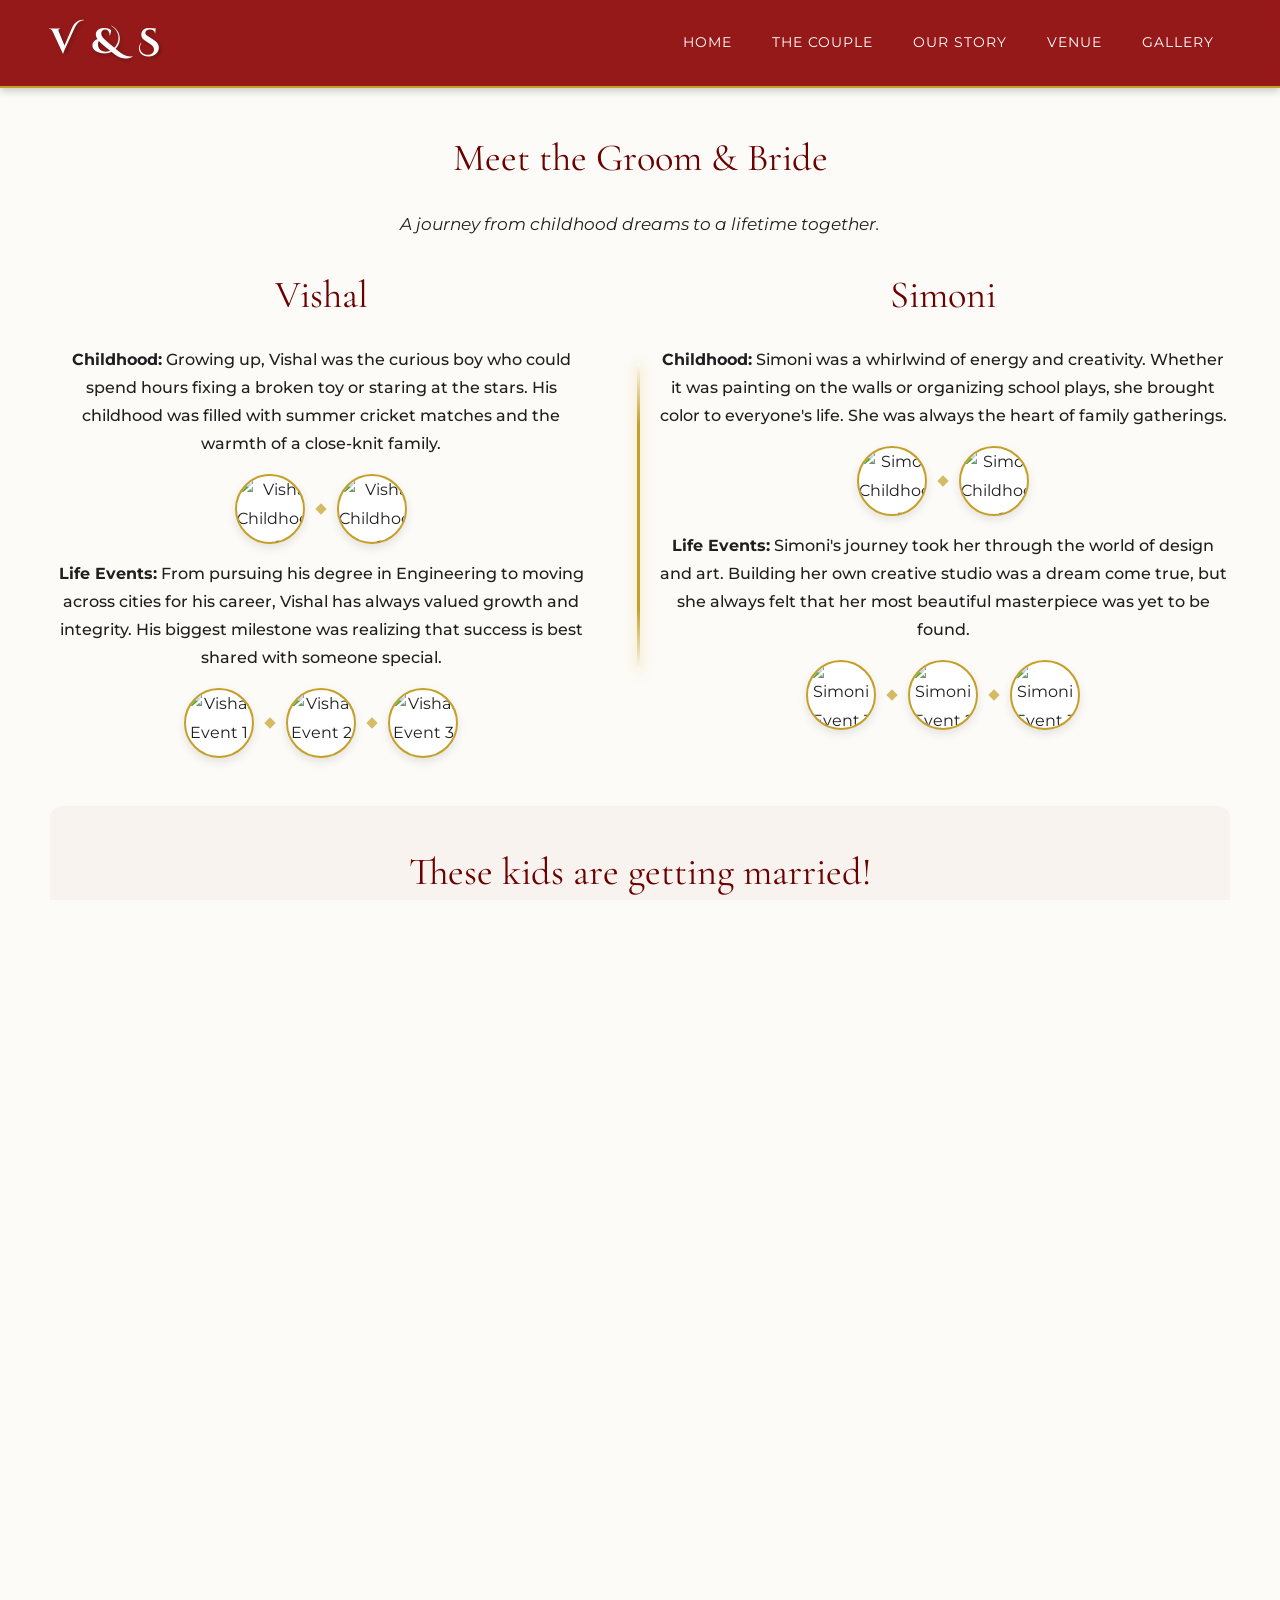
==== couple.html @ 727afe15 "Update couple.html" ====
<!DOCTYPE html>
<html lang="en">
<head>
  <meta charset="UTF-8" />
  <meta name="viewport" content="width=device-width, initial-scale=1.0" />
  <title>Our Wedding - The Couple</title>
  <link rel="preconnect" href="https://fonts.googleapis.com" />
  <link rel="preconnect" href="https://fonts.gstatic.com" crossorigin />
  <link href="https://fonts.googleapis.com/css2?family=Cormorant+Garamond:ital,wght@0,300;0,400;0,600;1,400&family=Montserrat:wght@300;400;500&family=Cinzel+Decorative:wght@400;700&display=swap" rel="stylesheet" />
  <link rel="stylesheet" href="style.css" />
</head>
<body>
  <header class="topbar">
    <nav class="container nav-grid">
      <a class="brand" href="index.html">V &amp; S</a>
      <div class="nav-links">
        <a href="index.html">Home</a>
        <a href="couple.html">The Couple</a>
        <div class="dropdown">
          <a href="event.html">Our Story</a>
          <div class="dropdown-content">
            <a href="roka.html">Roka</a>
            <a href="engagement.html">Engagement</a>
            <a href="sangeet.html">Sangeet</a>
            <a href="haldi.html">Haldi</a>
            <a href="wedding.html">Wedding</a>
            <a href="reception.html">Reception</a>
          </div>
        </div>
        <a href="venue.html">Venue</a>
        <a href="gallery.html">Gallery</a>
      </div>
    </nav>
  </header>

  <main class="container">
    <section class="section-block couple-intro">
      <h2>Meet the Groom &amp; Bride</h2>
      <p style="font-style: italic;">A journey from childhood dreams to a lifetime together.</p>
    </section>

    <div class="info-grid">
      <article>
        <h3>Vishal</h3>
        <p><strong>Childhood:</strong> Growing up, Vishal was the curious boy who could spend hours fixing a broken toy or staring at the stars. His childhood was filled with summer cricket matches and the warmth of a close-knit family.</p>
        <div class="story-gallery">
          <div class="story-frame"><img src="images/v-child-1.jpg" alt="Vishal Childhood 1"></div>
          <div class="diamond-divider"></div>
          <div class="story-frame"><img src="images/v-child-2.jpg" alt="Vishal Childhood 2"></div>
        </div>
        <p style="margin-top: 1rem;"><strong>Life Events:</strong> From pursuing his degree in Engineering to moving across cities for his career, Vishal has always valued growth and integrity. His biggest milestone was realizing that success is best shared with someone special.</p>
        <div class="story-gallery">
          <div class="story-frame"><img src="images/v-life-1.jpg" alt="Vishal Event 1"></div>
          <div class="diamond-divider"></div>
          <div class="story-frame"><img src="images/v-life-2.jpg" alt="Vishal Event 2"></div>
          <div class="diamond-divider"></div>
          <div class="story-frame"><img src="images/v-life-3.jpg" alt="Vishal Event 3"></div>
        </div>
      </article>
      <article>
        <h3>Simoni</h3>
        <p><strong>Childhood:</strong> Simoni was a whirlwind of energy and creativity. Whether it was painting on the walls or organizing school plays, she brought color to everyone's life. She was always the heart of family gatherings.</p>
        <div class="story-gallery">
          <div class="story-frame"><img src="images/s-child-1.jpg" alt="Simoni Childhood 1"></div>
          <div class="diamond-divider"></div>
          <div class="story-frame"><img src="images/s-child-2.jpg" alt="Simoni Childhood 2"></div>
        </div>
        <p style="margin-top: 1rem;"><strong>Life Events:</strong> Simoni's journey took her through the world of design and art. Building her own creative studio was a dream come true, but she always felt that her most beautiful masterpiece was yet to be found.</p>
        <div class="story-gallery">
          <div class="story-frame"><img src="images/s-life-1.jpg" alt="Simoni Event 1"></div>
          <div class="diamond-divider"></div>
          <div class="story-frame"><img src="images/s-life-2.jpg" alt="Simoni Event 2"></div>
          <div class="diamond-divider"></div>
          <div class="story-frame"><img src="images/s-life-3.jpg" alt="Simoni Event 3"></div>
        </div>
      </article>
    </div>

    <section class="section-block childhood-section">
      <h3 style="text-align: center;">These kids are getting married!</h3>
      <div class="childhood-gallery">
        <div class="kid-frame">
          <img src="images/groom.jpg" alt="Little Vishal">
          <span>Little Vishal</span>
        </div>
        <div class="heart-divider">
          <svg viewBox="0 0 32 32" fill="var(--maroon)">
            <path d="M16 28.5L14.1 26.7C7.33 20.58 3 16.5 3 11.5C3 7.36 6.36 4 10.5 4C12.84 4 15.09 5.09 16.6 6.81C18.11 5.09 20.36 4 22.7 4C26.84 4 30 7.36 30 11.5C30 16.5 25.67 20.58 18.9 26.71L17 28.5H16Z"/>
          </svg>
        </div>
        <div class="kid-frame">
          <img src="images/bride.jpg" alt="Little Simoni">
          <span>Little Simoni</span>
        </div>
      </div>
    </section>

    <section class="event-nav-buttons">
      <h3>Explore Our Journey</h3>
      <div class="event-grid">
        <a href="event.html" class="button-89">Our Full Story</a>
        <a href="gallery.html" class="button-89">Photo Gallery</a>
      </div>
    </section>
  </main>

  <footer class="site-footer">
    <div class="container footer-compact-row">
      <div class="countdown" aria-live="polite">
        <div><span id="days">0</span><small>Days</small></div>
        <div><span id="hours">0</span><small>Hours</small></div>
        <div><span id="minutes">0</span><small>Minutes</small></div>
        <div><span id="seconds">0</span><small>Seconds</small></div>
      </div>
      <p class="footer-quote-inline">Two hearts. Two families. One beautiful beginning.</p>
      <div class="wedding-seal">
        <div class="seal-inner">
          <span class="seal-month">NOV</span>
          <span class="seal-day">20</span>
          <span class="seal-year">2026</span>
        </div>
      </div>
    </div>
  </footer>

  <script src="countdown.js"></script>
</body>
</html>
---- style.css ----
@import url('https://fonts.googleapis.com/css2?family=Cinzel+Decorative:wght@400;700&family=Cormorant+Garamond:ital,wght@0,300;0,400;0,600;1,400&family=Montserrat:wght@300;400;500&display=swap');

:root {
    --ivory: #FDFBF7;
    --gold: #C5A028;
    --maroon: #6B0000;
    --dark-text: #1f1f1f;
    --bg: var(--ivory);
    --text: #1f1f1f;
    --muted: #444444;
    --border: rgba(107, 0, 0, 0.15);
    --shadow: 0 20px 40px rgba(0, 0, 0, 0.08);
    --size-4: 1.2rem;
    --size-content-3: 1180px;
}

* {box-sizing:border-box;margin:0;padding:0;}
html {scroll-behavior:smooth;}
html,body {height:100%;font-family:'Montserrat', sans-serif;font-size:16px;line-height:1.8;color:var(--text);display:flex;flex-direction:column;background:var(--bg);font-weight: 400; overflow-x: hidden;}
body.loading-active { overflow: hidden; }

/* Loading Overlay */
.loading-wrapper {
    position: fixed;
    inset: 0;
    z-index: 10000;
    background: linear-gradient(-45deg, #6B0000, #4a0000, #C41E3A, #2b0000);
    background-size: 300% 300%;
    animation: gradientBG 8s ease infinite;
    display: flex;
    justify-content: center;
    align-items: center;
    transition: opacity 0.6s cubic-bezier(0.4, 0, 0.2, 1), visibility 0.6s;
}

.loading-wrapper.hidden {
    opacity: 0;
    visibility: hidden;
}

.loading-content {
    position: relative;
    width: 100%;
    height: 100%;
    display: flex;
    justify-content: center;
    align-items: center;
}

.loading-text {
    position: absolute;
    z-index: 10;
    font-family: 'Cinzel Decorative', serif;
    color: var(--gold);
    font-size: 2rem;
    font-weight: 700;
    text-transform: uppercase;
    letter-spacing: 6px;
    text-shadow: 0 0 30px rgba(197, 160, 40, 0.8), 0 0 15px rgba(255, 255, 255, 0.4);
    animation: loaderFade 2s infinite ease-in-out;
}

.loader-dots {
    position: absolute;
    top: 50%;
    left: 50%;
}

.loader-dot {
    position: absolute;
    width: 300px;
    height: 300px;
    transform: translate(-50%, -50%);
    animation: loading-block 3.5s ease-in-out infinite;
}

.loader-dot::after {
    content: "";
    display: inline-block;
    width: 60px;
    height: 60px;
    background-color: var(--gold);
    border-radius: 50%;
    position: absolute;
    transform: scale(0.17);
    animation: loading-dot 3.5s ease-in-out infinite;
    box-shadow: 0 0 15px var(--gold);
}

.loader-dot:nth-child(1) { top: 120px; left: -209px; animation-delay: 0s; }
.loader-dot:nth-child(1)::after { top: 0; right: 0; transform-origin: top right; animation-delay: 0s; }
.loader-dot:nth-child(2) { top: -161px; left: -194px; animation-delay: 0.25s; }
.loader-dot:nth-child(2)::after { bottom: 0; right: 0; transform-origin: bottom right; animation-delay: 0.25s; }
.loader-dot:nth-child(3) { top: -161px; left: -101px; animation-delay: 0.5s; }
.loader-dot:nth-child(3)::after { bottom: 0; right: 0; transform-origin: bottom right; animation-delay: 0.5s; }
.loader-dot:nth-child(4) { top: 116px; left: 200px; animation-delay: 0.75s; }
.loader-dot:nth-child(4)::after { top: 0; left: 0; transform-origin: top left; animation-delay: 0.75s; }
.loader-dot:nth-child(5) { top: -161px; left: 214px; animation-delay: 1s; }
.loader-dot:nth-child(5)::after { bottom: 0; left: 0; transform-origin: bottom left; animation-delay: 1s; }

@keyframes loading-block { 70%, 100% { transform: translate(-50%, -50%) rotate(360deg); } }
@keyframes loading-dot { 0%, 70%, 100% { transform: scale(0.17); } 35% { transform: scale(1); } }
@keyframes gradientBG { 0% { background-position: 0% 50%; } 50% { background-position: 100% 50%; } 100% { background-position: 0% 50%; } }
@keyframes loaderFade { 0%, 100% { opacity: 0.5; transform: scale(0.95); } 50% { opacity: 1; transform: scale(1); } }
body {display:flex;flex-direction:column;}
main {flex:1;}
a {color:inherit;text-decoration:none;}

.topbar {position:sticky;top:0;z-index:20;background:rgba(139,0,0,0.9);backdrop-filter:blur(10px);border-bottom:2px solid var(--gold);box-shadow:0 3px 8px rgba(0,0,0,0.2);padding:0.1rem 0;}
.container {width:min(100% - 2rem, 1180px);margin:0 auto;}
.nav-grid {display:flex;align-items:center;justify-content:space-between;padding:0.6rem 0;}
.brand {
    font-family: 'Cinzel Decorative', serif;
    font-size: 2.2rem;
    font-weight: 700;
    letter-spacing: 0.1em;
    color: #fff;
    text-shadow: 2px 2px 4px rgba(0,0,0,0.3);
    transition: transform 0.15s ease, text-shadow 0.15s ease;
}
.brand:hover {
    transform: scale(1.05);
    text-shadow: 0 0 10px rgba(212, 175, 55, 0.6);
}
.nav-links {display:flex; gap:0.5rem; align-items: stretch;}
.dropdown { position: relative; display: flex; align-items: center; }
.dropdown-content {
    display: none;
    position: absolute;
    background: rgba(107, 0, 0, 0.8);
    backdrop-filter: blur(10px);
    min-width: 180px;
    box-shadow: 0px 8px 16px 0px rgba(0,0,0,0.3);
    z-index: 30;
    top: 100%;
    left: 0;
    border: 1px solid var(--gold);
    border-top: none;
    padding: 0.5rem 0;
}
.dropdown-content a {
    display: block;
    width: 100%;
    padding: 0.6rem 1.2rem !important;
    border-radius: 0 !important;
    text-transform: none !important;
    margin: 0 !important;
    color: #fff;
}
.dropdown-content a:hover {
    background: rgba(255, 255, 255, 0.1);
    color: var(--gold) !important;
    transition: background 0.15s ease, color 0.15s ease;
}
.dropdown:hover .dropdown-content { display: block; }
.nav-links > a, 
.dropdown > a {
    font-weight:400;
    color:#fff;
    padding: 0.6rem 1rem;
    border-radius: 4px;
    transition:all 0.15s ease;
    font-size:0.9rem;
    text-transform: uppercase;
    letter-spacing: 1px;
    display: flex;
    align-items: center;
}
.nav-links > a:hover,
.dropdown:hover > a {
    background:var(--gold);
    color:var(--maroon);
}

.hero {position:relative;height:75vh;display:flex;align-items:center;justify-content:center;text-align:center;background:url('images/hero.jpg') center/cover no-repeat;}
.hero-overlay {position:absolute;inset:0;background:linear-gradient(160deg,rgba(0,0,0,0.2),rgba(0,0,0,0.4));}
.glass-card {position:relative;z-index:2;max-width:560px;margin:0 1rem;padding:2rem;backdrop-filter:blur(12px);background: rgba(255, 255, 255, 0.92);border: 1px solid rgba(255, 255, 255, 0.4);box-shadow: 0 30px 60px rgba(0,0,0,0.12);border-radius:4px;}
.glass-card h1 {font-family:'Cormorant Garamond', serif;font-size:3.5rem;margin-bottom:1.5rem;color:var(--maroon);font-weight:400;letter-spacing: 2px;}
.glass-card p {margin-bottom:2rem;color:var(--text);font-size:1.2rem;font-family:'Cormorant Garamond', serif;font-style: italic;line-height:1.8;letter-spacing:0.5px;}

.info-grid {display:grid;grid-template-columns:1fr 1fr;gap:2rem;margin:1rem auto 2rem;align-items:start;}
.info-grid article {text-align:center;}
.info-grid article:first-child {position:relative;padding-right:2rem;}
.info-grid article:first-child::after {content:'';position:absolute;right:-1rem;top:50%;transform:translateY(-50%);width:3px;height:60%;background:linear-gradient(180deg, transparent 0%, var(--gold) 20%, var(--gold) 80%, transparent 100%);border-radius:999px;box-shadow:0 0 12px rgba(212,175,55,0.5);}
.info-grid h2 {font-family:'Cormorant Garamond', serif;font-size:2.2rem;margin-bottom:0.8rem;color:var(--maroon);font-weight:500;}
.info-grid p {line-height:1.75;color:var(--text);font-size:1rem;font-weight:500;}

/* Card Styles with 3D Flip Effect */
.cards-container {
  max-width:1000px;
  margin:2rem auto;
  display:flex;
  flex-wrap:wrap;
  justify-content:space-around;
  gap:2rem;
  padding:0 1rem;
}

.card {
  position:relative;
  width:280px;
  height:360px;
  background:#fff;
  transform-style:preserve-3d;
  transform:perspective(2000px);
  transition:1s;
  box-shadow:inset 100px 0 50px rgba(139,0,0,0.3);
  border-radius:12px;
  overflow:hidden;
}

.card:hover {
  z-index:1111;
  transform:perspective(2000px) rotate(-10deg);
  box-shadow:inset 20px 0 50px rgba(139,0,0,0.5);
}

.card .img-container {
  position:relative;
  width:100%;
  height:100%;
  transform-origin:left;
  z-index:1;
  transition:1s;
  border-radius:12px;
}

.card .img-container img {
  position:absolute;
  left:0;
  top:0;
  height:100%;
  width:100%;
  object-fit:cover;
}

.card:hover .img-container {
  transform:rotateY(-135deg);
}

.card .card-details {
  position:absolute;
  left:0;
  top:0;
  width:100%;
  height:100%;
  box-sizing:border-box;
  padding:20px;
  color:#000;
  background:linear-gradient(135deg, rgba(212,175,55,0.05) 0%, rgba(139,0,0,0.05) 100%);
  display:flex;
  flex-direction:column;
  justify-content:center;
}

.card .card-details h2 {
  margin:0;
  padding:0.5em 0;
  text-transform:uppercase;
  font-size:1.8em;
  color:var(--maroon);
  font-family:'Cormorant Garamond', serif;
  font-weight:500;
}

.card .card-details p {
  margin:0;
  padding:0;
  line-height:1.6;
  font-size:1rem;
  color:var(--text);
  font-weight:500;
}

.card-divider {
  width:3px;
  height:300px;
  background:linear-gradient(180deg, transparent 0%, var(--gold) 20%, var(--gold) 80%, transparent 100%);
  box-shadow:0 0 12px rgba(212,175,55,0.5);
  border-radius:999px;
  align-self:center;
  margin:0 2rem;
}

.section-block {margin:0.25rem 0;padding:0.25rem 0;}
.section-block h2,h3 {font-family:'Cormorant Garamond', serif;color:var(--maroon);margin:0 0 1rem 0;font-weight:400;font-size: 2.4rem;}
.section-block p, .section-block ul {color:var(--text);line-height:1.9;font-size:1.05rem;font-weight:400;}
.section-block ul {padding-left:1.3rem;list-style-type:disc;}

.gallery-section {
  width: 100%;
  position: relative;
  z-index: 1;
  margin: 0.5rem 0;
  padding: 0;
  overflow: hidden;
  text-align: center;
  background: transparent;
  display: grid;
  place-items: center;
  padding: 2rem 0;
}

.gallery-section h3 {
  margin: 0 !important;
  padding: 0.5rem 0 0 0;
  font-size: 1.8rem;
}

/* Ribbon Gallery Track Styles */
.track-wrapper {
  width: 100%;
  max-inline-size: var(--size-content-3);
  overflow: hidden;
  -webkit-mask: linear-gradient(90deg, transparent 0, black 15% 85%, transparent) 0 50% / 100% calc(100% - (2 * var(--size-4))) no-repeat,
                linear-gradient(0deg, black, black) 50% 0 / 100% var(--size-4) no-repeat,
                linear-gradient(0deg, black, black) 50% 100% / 100% var(--size-4) no-repeat;
}

.track {
  --size: clamp(200px, 40vmin, 50rem);
  height: var(--size);
  width: 100%;
  display: flex;
  overflow-x: auto;
  gap: var(--size-4);
  list-style-type: none;
  margin: 0;
  padding: var(--size-4) 1rem;
  -webkit-mask: radial-gradient(#0000 0 30%, #000 30.5%) 50% calc(var(--size) * 0.5) / 300% 100%,
                linear-gradient(0deg, black, black) 50% 0 / 100% var(--size-4) no-repeat,
                linear-gradient(0deg, black, black) 50% 100% / 100% var(--size-4) no-repeat;
  cursor: grab;
  user-select: none;
}

.track::-webkit-scrollbar { display: none; }

.track__item {
  height: 100%;
  aspect-ratio: 1;
  flex-shrink: 0;
}

.track__item img {
  height: 100%;
  width: 100%;
  object-fit: cover;
  border-radius: 12px;
  border: 2px solid var(--gold);
}

.video-wrap {position:relative;padding-top:56.25%;border-radius:16px;overflow:hidden;border:3px solid var(--gold);box-shadow:0 12px 32px rgba(212,175,55,0.4), inset 0 0 0 1px rgba(139,0,0,0.3); margin: 2rem 0;}
.video-wrap iframe {position:absolute;inset:0;width:100%;height:100%;border:0;}

.button-89 {
  --b: 3px;
  --s: .45em;
  --color: var(--maroon);
  --accent-color: var(--gold);
  padding: calc(.8em + var(--s)) calc(1.2em + var(--s));
  color: var(--color);
  --_p: var(--s);
  background:
    conic-gradient(from 90deg at var(--b) var(--b),#0000 90deg,var(--color) 0)
    var(--_p) var(--_p)/calc(100% - var(--b) - 2*var(--_p)) calc(100% - var(--b) - 2*var(--_p));
  transition: .15s linear, color 0.1s, background-color 0.1s;
  outline: var(--b) solid #0000;
  outline-offset: .6em;
  font-size: 18px;
  font-weight: 600;
  border: 0;
  user-select: none;
  -webkit-user-select: none;
  touch-action: manipulation;
  cursor: pointer;
  text-decoration: none;
  display: inline-block;
}

.button-89:hover,
.button-89:focus-visible {
  --_p: 0px;
  outline-color: var(--accent-color);
  outline-offset: .05em;
}

.button-89:active {
  background: var(--color);
  color: #fff;
}

.event-buttons {
  text-align: center;
  padding: 2rem 0;
  background: linear-gradient(135deg, rgba(139, 0, 0, 0.05) 0%, rgba(212, 175, 55, 0.05) 100%);
  border-radius: 16px;
  margin: 1rem 0 2rem 0;
}

.event-buttons h2,
.event-buttons h3 {
  font-size: 2.2rem;
  color: var(--maroon);
  margin-bottom: 0.5rem;
}

.event-buttons p {
  color: var(--muted);
  margin-bottom: 1.5rem;
  font-size: 1.1rem;
}

.events-details {
  display: grid;
  grid-template-columns: repeat(auto-fit, minmax(250px, 1fr));
  gap: 2rem;
  margin-top: 2rem;
}

.event-detail-card {
  background: linear-gradient(135deg, rgba(139, 0, 0, 0.06) 0%, rgba(212, 175, 55, 0.06) 100%);
  padding: 1.8rem;
  border-left: 4px solid var(--gold);
  border-radius: 12px;
  box-shadow: 0 8px 16px rgba(139, 0, 0, 0.1);
  transition: all 0.15s ease;
}

.event-detail-card:hover {
  transform: translateY(-4px);
  box-shadow: 0 12px 24px rgba(139, 0, 0, 0.15);
}

.event-detail-card h4 {
  color: var(--maroon);
  font-size: 1.3rem;
  margin-bottom: 0.8rem;
  font-family: 'Cormorant Garamond', serif;
}

.event-detail-card p {
  color: var(--muted);
  line-height: 1.7;
  font-size: 0.95rem;
}

.event-nav-buttons {
  margin: 1rem 0 0.5rem;
  padding: 1.5rem;
  background: linear-gradient(135deg, rgba(139, 0, 0, 0.08) 0%, rgba(212, 175, 55, 0.08) 100%);
  border-radius: 16px;
  border: 2px solid rgba(212, 175, 55, 0.3);
  text-align: center;
}

.event-nav-buttons h3 {
  color: var(--maroon);
  margin-bottom: 1rem;
  font-size: 1.8rem;
}

.event-grid { display: flex; justify-content: center; gap: 30px; flex-wrap: wrap; align-items: center; }
.event-grid .button-89 { margin: 15px; }

.venue-sections {
    display: grid;
    grid-template-columns: repeat(3, 1fr);
    gap: 2rem;
    margin: 2rem 0;
}
.venue-card {
    padding: 2rem 1.5rem;
    border: 1px solid var(--border);
    border-radius: 8px;
    text-align: center;
    background: rgba(139, 0, 0, 0.02);
    transition: transform 0.15s ease, border-color 0.15s ease;
}
.venue-card:hover { transform: translateY(-5px); border-color: var(--gold); background: #fff; }
.venue-card h3 { font-family: 'Cinzel Decorative', serif; font-size: 1.5rem !important; margin-bottom: 0.8rem !important; }
.venue-card p { font-size: 0.95rem; line-height: 1.6; margin-bottom: 0.3rem; }

.maps-wrapper {
    display: flex;
    align-items: center;
    gap: 2rem;
    margin-top: 1.5rem;
}

.map-divider {
    width: 3px;
    height: 200px;
    background: linear-gradient(180deg, transparent 0%, var(--gold) 20%, var(--gold) 80%, transparent 100%);
    box-shadow: 0 0 12px rgba(212, 175, 55, 0.5);
    border-radius: 999px;
    flex-shrink: 0;
}

.map-container {position:relative;padding-top:56.25%;border-radius:16px;overflow:hidden;border:3px solid var(--gold);box-shadow:0 12px 32px rgba(212,175,55,0.4), inset 0 0 0 1px rgba(139,0,0,0.3);background:rgba(139,0,0,0.08); flex: 1;}
.map-container iframe {position:absolute;inset:0;width:100%;height:100%;border:0;filter:grayscale(15%) contrast(96%) brightness(110%);}

.map-overlay {
    position: absolute;
    inset: 0;
    width: 100%;
    height: 100%;
    object-fit: cover;
    pointer-events: none; /* Allows interacting with the map underneath */
    z-index: 10;
    opacity: 1;
    transition: opacity 0.8s ease;
}

.map-container:hover .map-overlay {
    opacity: 0;
}

.doli-section {margin:2.5rem 0;display:flex;justify-content:center;align-items:center;}
.doli-image {max-width:100%;height:auto;border-radius:16px;border:4px solid var(--gold);box-shadow:0 16px 40px rgba(139,0,0,0.3), inset 0 0 0 2px rgba(212,175,55,0.5);transition:transform 0.3s ease, box-shadow 0.3s ease;object-fit:cover;}
.doli-image:hover {transform:scale(1.03);box-shadow:0 20px 48px rgba(139,0,0,0.4), inset 0 0 0 2px rgba(212,175,55,0.6);}

.site-footer {padding:0.35rem 0;text-align:center;color:#fff;font-size:1rem;border-top:3px solid var(--gold);background:rgba(139,0,0,0.85);margin-top:auto;font-weight:400;}
.site-footer p {margin:0.2rem 0;font-size:1rem;font-weight:500;}
.site-footer a {color:var(--gold);transition:0.3s;text-decoration:none;}
.site-footer a:hover {text-decoration:underline;}

.footer-compact-row {
    display: grid;
    grid-template-columns: 1fr auto 1fr;
    align-items: center;
    padding: 0.4rem 0;
}

.footer-quote-inline {
    text-align: center;
    font-style: italic;
    color: var(--gold);
    font-size: 0.9rem !important;
    margin: 0 !important;
    letter-spacing: 0.5px;
    border-left: 1px solid rgba(212,175,55,0.3);
    border-right: 1px solid rgba(212,175,55,0.3);
    padding: 0 1rem;
}

.wedding-seal {
    background: var(--gold);
    padding: 3px;
    border-radius: 4px;
    box-shadow: 0 0 15px rgba(212, 175, 55, 0.4);
    position: relative;
    min-width: 80px;
    justify-self: end;
}

.seal-inner {
    display: flex;
    flex-direction: column;
    align-items: center;
    background: var(--maroon);
    padding: 4px 10px;
    border: 1px solid rgba(212, 175, 55, 0.5);
}

.seal-month { font-size: 0.6rem; letter-spacing: 2px; color: var(--gold); font-weight: 700; }
.seal-day { font-family: 'Cinzel Decorative', serif; font-size: 1.6rem; line-height: 1; color: #fff; font-weight: 700; margin: 2px 0; }
.seal-year { font-size: 0.6rem; letter-spacing: 1px; color: var(--gold); font-weight: 600; }

.countdown {display:flex;justify-content:flex-start;gap:0.6rem;margin:0;}
.countdown div {
    background: linear-gradient(135deg, var(--maroon) 0%, #4a0000 100%);
    padding: 0.4rem 0.6rem;
    border-radius: 8px;
    min-width: 65px;
    border: 1.5px solid var(--gold);
    box-shadow: 0 8px 20px rgba(0,0,0,0.2);
    text-align: center;
    transition: all 0.15s ease;
}
.countdown div:hover {transform:translateY(-4px);box-shadow:0 16px 36px rgba(212,175,55,0.4);border-color:#fff;}
.countdown span {display:block;font-family:'Cormorant Garamond', serif;font-size:1.4rem;color:var(--gold);font-weight:700;line-height:1;}
.countdown small {color:#fff;font-size:0.6rem;text-transform:uppercase;font-weight:600;letter-spacing: 0.5px;}

@media (max-width: 960px) {
  .info-grid {grid-template-columns:1fr; gap: 3rem;}
  .info-grid article:first-child {padding-right: 0; padding-bottom: 2rem;}
  .info-grid article:first-child::after {
    right: 50%; top: auto; bottom: -1.5rem; transform: translateX(50%);
    width: 60%; height: 2px;
    background: linear-gradient(90deg, transparent 0%, var(--gold) 20%, var(--gold) 80%, transparent 100%);
  }
  .nav-links {gap:0.6rem;}
  .hero {height:70vh;}
  .maps-wrapper {
    flex-direction: column;
    gap: 1.5rem;
  }
  .map-divider {
    display: none;
  }
}

.childhood-gallery {
    display: flex;
    justify-content: center;
    gap: 3rem;
    flex-wrap: wrap;
    margin-top: 2rem;
}

.kid-frame { text-align: center; }
.kid-frame img { width: 220px; height: 220px; object-fit: cover; border-radius: 50%; border: 4px solid var(--gold); box-shadow: var(--shadow); margin-bottom: 1rem; }
.kid-frame span { font-family: 'Cinzel Decorative', serif; color: var(--maroon); font-weight: 700; font-size: 1.1rem; display: block; }

.couple-intro { text-align: center; padding-top: 2rem; }
.childhood-section { background: rgba(139, 0, 0, 0.03); padding: 2rem; border-radius: 12px; margin: 2rem 0; }

.heart-divider { width: 32px; height: 32px; align-self: center; opacity: 0.8; }

.story-gallery { display: flex; justify-content: center; align-items: center; gap: 12px; margin: 1rem 0; flex-wrap: wrap; }
.story-frame { width: 70px; height: 70px; border-radius: 50%; border: 2px solid var(--gold); overflow: hidden; box-shadow: 0 4px 10px rgba(0,0,0,0.1); background: #fff; flex-shrink: 0; }
.story-frame img { width: 100%; height: 100%; object-fit: cover; transition: transform 0.3s ease; }
.story-frame:hover img { transform: scale(1.1); }

.diamond-divider { width: 8px; height: 8px; background-color: var(--gold); transform: rotate(45deg); flex-shrink: 0; opacity: 0.7; }

@media (max-width: 640px) {
  .topbar {padding:0.55rem 0;}
  .glass-card {padding:1.5rem 1rem;}
  .glass-card h1 {font-size:1.8rem;}
  .info-grid {margin:1.5rem auto;}
  .countdown {flex-wrap:wrap;gap:0.7rem;}
  .venue-sections { grid-template-columns: 1fr; gap: 1rem; }
}

/* Engagement faux 3D scroll slider */
.faux-3d-slider {
  position: relative;
  width: 100%;
  height: 620px;
  margin: 0 auto;
  padding: 0 0 5px 0;
  perspective: 1200px;
  overflow: hidden;
  display: block;
  background: transparent;
  border: none;
  border-radius: 0;
}

.faux-3d-track {
  position: relative;
  width: 100%;
  height: 505px;
  transform-style: preserve-3d;
  overflow: hidden;
}

.faux-3d-card {
  position: absolute;
  top: 100%;
  left: 50%;
  width: 280px;
  height: 480px;
  margin-top: -240px;
  margin-left: -140px;
  transform-style: preserve-3d;
  transition: transform 1.2s ease, opacity 1.2s ease;
  border-radius: 14px;
  overflow: hidden;
  box-shadow: 0 18px 35px rgba(0,0,0,0.25);
  opacity: 0.4;
  backface-visibility: hidden;
  will-change: transform, opacity;
}

.faux-3d-card img {
  width: 100%;
  height: 100%;
  object-fit: cover;
  display: block;
}

.faux-3d-card.active,
.faux-3d-card.near {
  opacity: 1;
}

.faux-3d-card .overlay {
  display: none;
}

@media (max-width: 768px) {
  .faux-3d-slider {
    height: 500px;
    padding: 0 0 5px 0;
  }
  .faux-3d-track {
    height: 400px;
  }
  .faux-3d-card {
    width: 220px;
    height: 360px;
    margin-top: -180px;
    margin-left: -110px;
  }
}

@media (max-width: 480px) {
  .faux-3d-slider {
    height: 410px;
    padding: 0 0 5px 0;
  }
  .faux-3d-track {
    height: 305px;
  }
  .faux-3d-card {
    width: 160px;
    height: 280px;
    margin-top: -140px;
    margin-left: -80px;
  }
}
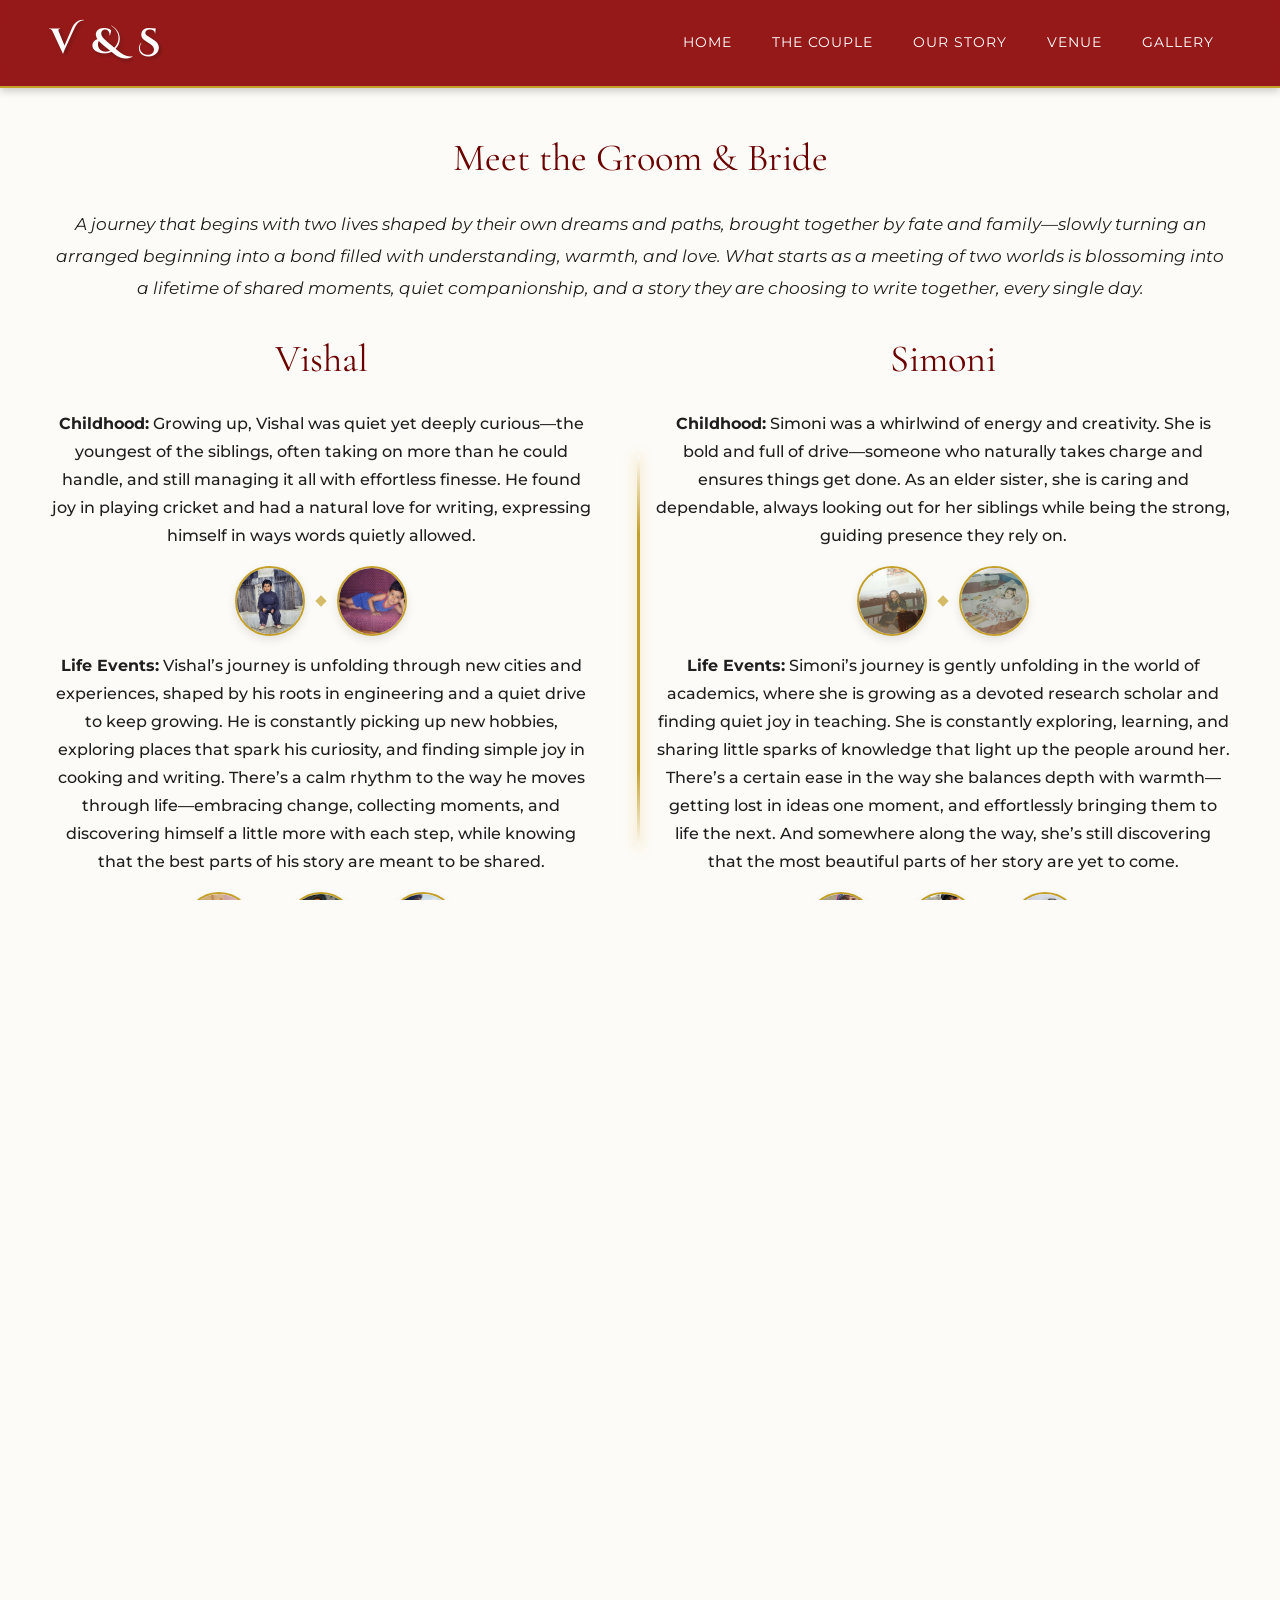
==== commit 919255f5: "Update couple.html" ====
--- a/couple.html
+++ b/couple.html
@@ -36,42 +36,42 @@
   <main class="container">
     <section class="section-block couple-intro">
       <h2>Meet the Groom &amp; Bride</h2>
-      <p style="font-style: italic;">A journey from childhood dreams to a lifetime together.</p>
+      <p style="font-style: italic;">A journey that begins with two lives shaped by their own dreams and paths, brought together by fate and family—slowly turning an arranged beginning into a bond filled with understanding, warmth, and love. What starts as a meeting of two worlds is blossoming into a lifetime of shared moments, quiet companionship, and a story they are choosing to write together, every single day.</p>
     </section>
 
     <div class="info-grid">
       <article>
         <h3>Vishal</h3>
-        <p><strong>Childhood:</strong> Growing up, Vishal was the curious boy who could spend hours fixing a broken toy or staring at the stars. His childhood was filled with summer cricket matches and the warmth of a close-knit family.</p>
+        <p><strong>Childhood:</strong> Growing up, Vishal was quiet yet deeply curious—the youngest of the siblings, often taking on more than he could handle, and still managing it all with effortless finesse. He found joy in playing cricket and had a natural love for writing, expressing himself in ways words quietly allowed.</p>
         <div class="story-gallery">
-          <div class="story-frame"><img src="images/v-child-1.jpg" alt="Vishal Childhood 1"></div>
+          <div class="story-frame"><img src="images/Vishal_Child_01.jpg" alt="Vishal Childhood 1"></div>
           <div class="diamond-divider"></div>
-          <div class="story-frame"><img src="images/v-child-2.jpg" alt="Vishal Childhood 2"></div>
+          <div class="story-frame"><img src="images/Vishal_Child_02.jpg" alt="Vishal Childhood 2"></div>
         </div>
-        <p style="margin-top: 1rem;"><strong>Life Events:</strong> From pursuing his degree in Engineering to moving across cities for his career, Vishal has always valued growth and integrity. His biggest milestone was realizing that success is best shared with someone special.</p>
+        <p style="margin-top: 1rem;"><strong>Life Events:</strong> Vishal’s journey is unfolding through new cities and experiences, shaped by his roots in engineering and a quiet drive to keep growing. He is constantly picking up new hobbies, exploring places that spark his curiosity, and finding simple joy in cooking and writing. There’s a calm rhythm to the way he moves through life—embracing change, collecting moments, and discovering himself a little more with each step, while knowing that the best parts of his story are meant to be shared.</p>
         <div class="story-gallery">
-          <div class="story-frame"><img src="images/v-life-1.jpg" alt="Vishal Event 1"></div>
+          <div class="story-frame"><img src="images/Vishal_Life_01.jpg" alt="Vishal Event 1"></div>
           <div class="diamond-divider"></div>
-          <div class="story-frame"><img src="images/v-life-2.jpg" alt="Vishal Event 2"></div>
+          <div class="story-frame"><img src="images/Vishal_Life_02.jpg" alt="Vishal Event 2"></div>
           <div class="diamond-divider"></div>
-          <div class="story-frame"><img src="images/v-life-3.jpg" alt="Vishal Event 3"></div>
+          <div class="story-frame"><img src="images/Vishal_Life_03.jpg" alt="Vishal Event 3"></div>
         </div>
       </article>
       <article>
         <h3>Simoni</h3>
-        <p><strong>Childhood:</strong> Simoni was a whirlwind of energy and creativity. Whether it was painting on the walls or organizing school plays, she brought color to everyone's life. She was always the heart of family gatherings.</p>
+        <p><strong>Childhood:</strong> Simoni was a whirlwind of energy and creativity. She is bold and full of drive—someone who naturally takes charge and ensures things get done. As an elder sister, she is caring and dependable, always looking out for her siblings while being the strong, guiding presence they rely on.</p>
         <div class="story-gallery">
-          <div class="story-frame"><img src="images/s-child-1.jpg" alt="Simoni Childhood 1"></div>
+          <div class="story-frame"><img src="images/Simoni_Child_01.jpeg" alt="Simoni Childhood 1"></div>
           <div class="diamond-divider"></div>
-          <div class="story-frame"><img src="images/s-child-2.jpg" alt="Simoni Childhood 2"></div>
+          <div class="story-frame"><img src="images/Simoni_Child_02.jpeg" alt="Simoni Childhood 2"></div>
         </div>
-        <p style="margin-top: 1rem;"><strong>Life Events:</strong> Simoni's journey took her through the world of design and art. Building her own creative studio was a dream come true, but she always felt that her most beautiful masterpiece was yet to be found.</p>
+        <p style="margin-top: 1rem;"><strong>Life Events:</strong> Simoni’s journey is gently unfolding in the world of academics, where she is growing as a devoted research scholar and finding quiet joy in teaching. She is constantly exploring, learning, and sharing little sparks of knowledge that light up the people around her. There’s a certain ease in the way she balances depth with warmth—getting lost in ideas one moment, and effortlessly bringing them to life the next. And somewhere along the way, she’s still discovering that the most beautiful parts of her story are yet to come.</p>
         <div class="story-gallery">
-          <div class="story-frame"><img src="images/s-life-1.jpg" alt="Simoni Event 1"></div>
+          <div class="story-frame"><img src="images/Simoni_Life_01.jpg" alt="Simoni Event 1"></div>
           <div class="diamond-divider"></div>
-          <div class="story-frame"><img src="images/s-life-2.jpg" alt="Simoni Event 2"></div>
+          <div class="story-frame"><img src="images/Simoni_Life_02.jpg" alt="Simoni Event 2"></div>
           <div class="diamond-divider"></div>
-          <div class="story-frame"><img src="images/s-life-3.jpg" alt="Simoni Event 3"></div>
+          <div class="story-frame"><img src="images/Simoni_Life_03.jpg" alt="Simoni Event 3"></div>
         </div>
       </article>
     </div>
@@ -80,7 +80,7 @@
       <h3 style="text-align: center;">These kids are getting married!</h3>
       <div class="childhood-gallery">
         <div class="kid-frame">
-          <img src="images/groom.jpg" alt="Little Vishal">
+          <img src="images/Little_Vishal.jpg" alt="Little Vishal">
           <span>Little Vishal</span>
         </div>
         <div class="heart-divider">
@@ -89,7 +89,7 @@
           </svg>
         </div>
         <div class="kid-frame">
-          <img src="images/bride.jpg" alt="Little Simoni">
+          <img src="images/Little_Simoni.jpg" alt="Little Simoni">
           <span>Little Simoni</span>
         </div>
       </div>
@@ -124,5 +124,6 @@
   </footer>
 
   <script src="countdown.js"></script>
+  <script src="mobile-menu.js"></script>
 </body>
 </html>
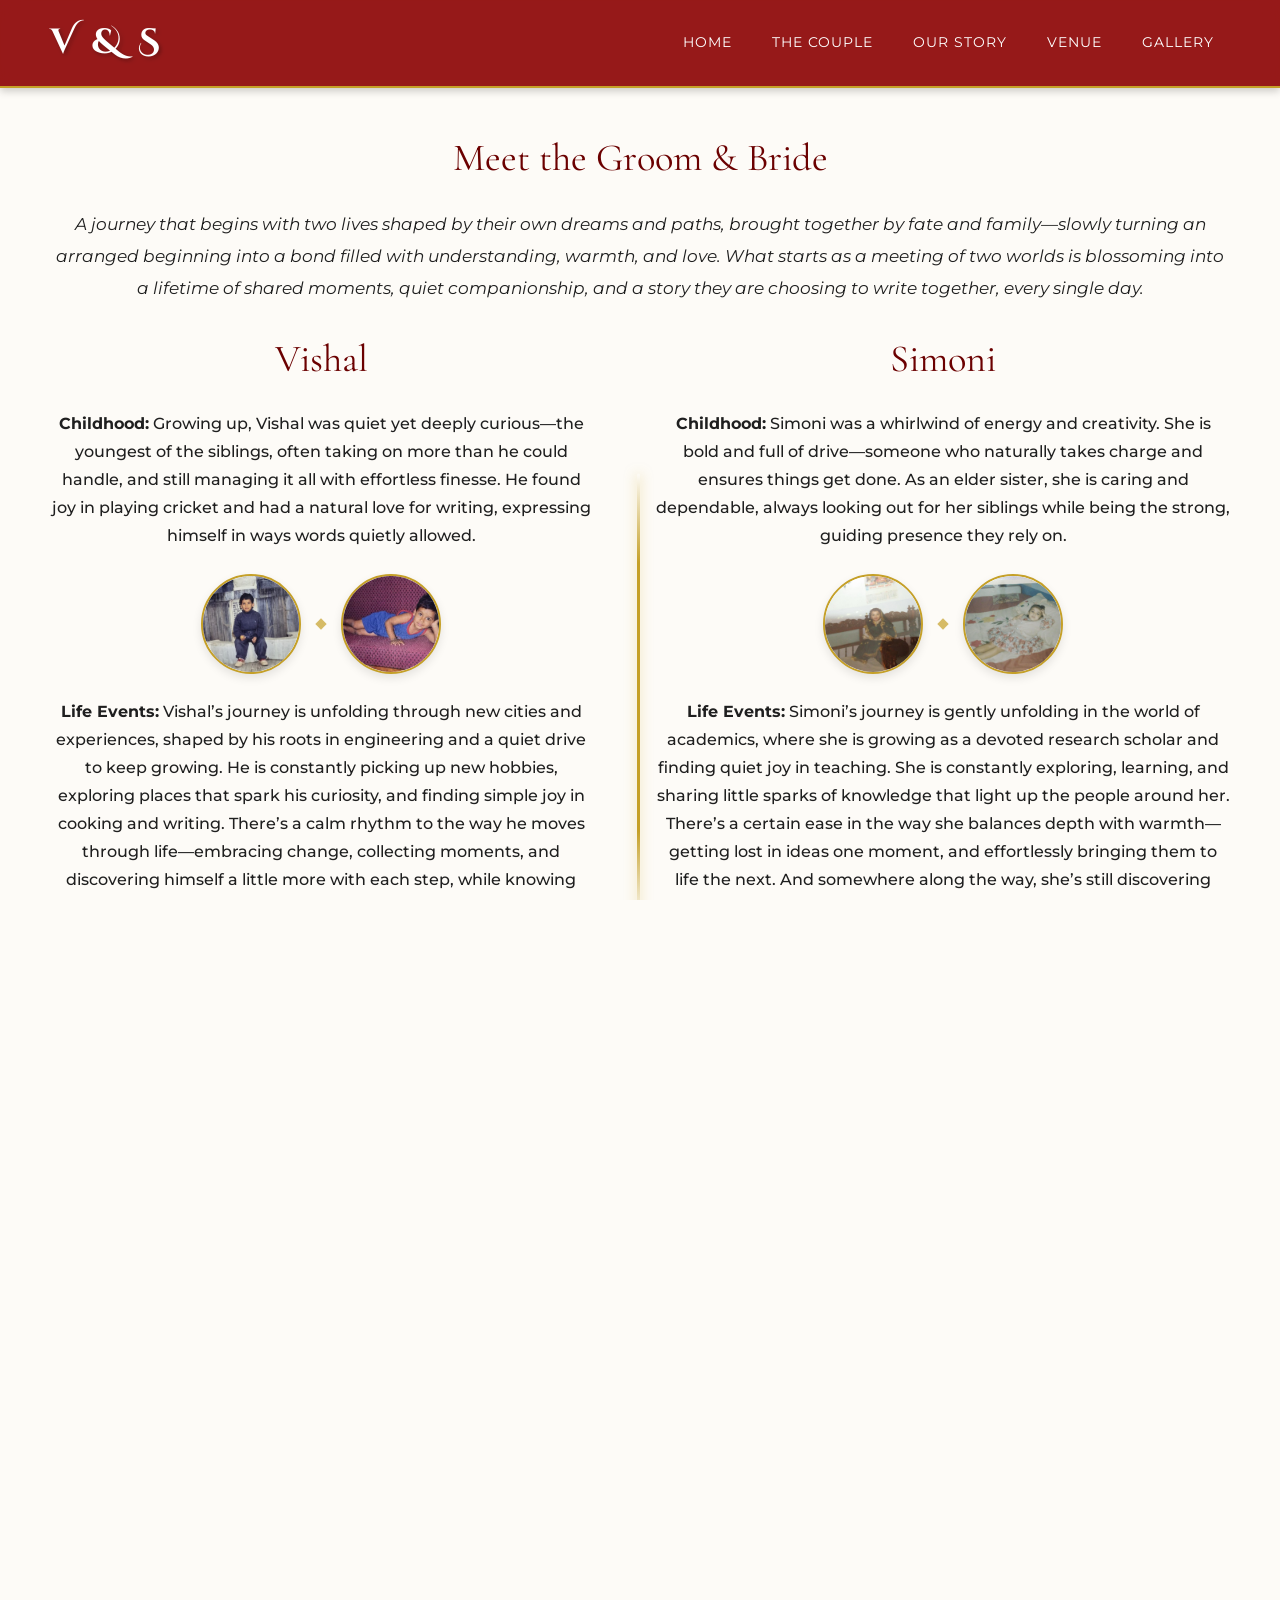
==== commit d530fcd9: "Update couple.html" ====
--- a/couple.html
+++ b/couple.html
@@ -30,7 +30,31 @@
         <a href="venue.html">Venue</a>
         <a href="gallery.html">Gallery</a>
       </div>
+      <button class="hamburger-menu" aria-label="Toggle navigation menu">
+        <span></span>
+        <span></span>
+        <span></span>
+      </button>
     </nav>
+    <div class="mobile-nav-overlay" id="mobileNavOverlay">
+      <nav class="nav-links">
+        <a href="index.html">Home</a>
+        <a href="couple.html">The Couple</a>
+        <div class="dropdown">
+          <a href="event.html">Our Story</a>
+          <div class="dropdown-content">
+            <a href="roka.html">Roka</a>
+            <a href="engagement.html">Engagement</a>
+            <a href="sangeet.html">Sangeet</a>
+            <a href="haldi.html">Haldi</a>
+            <a href="wedding.html">Wedding</a>
+            <a href="reception.html">Reception</a>
+          </div>
+        </div>
+        <a href="venue.html">Venue</a>
+        <a href="gallery.html">Gallery</a>
+      </nav>
+    </div>
   </header>
 
   <main class="container">
--- a/style.css
+++ b/style.css
@@ -172,6 +172,90 @@
     color:var(--maroon);
 }
 
+/* Hamburger Menu Icon */
+.hamburger-menu {
+    display: none; /* Hidden by default, shown on mobile */
+    background: none;
+    border: none;
+    cursor: pointer;
+    padding: 0.5rem;
+    z-index: 40; /* Above dropdown */
+}
+.hamburger-menu span {
+    display: block;
+    width: 25px;
+    height: 3px;
+    background-color: #fff;
+    margin: 5px 0;
+    transition: all 0.3s ease;
+}
+
+/* Mobile Nav Overlay */
+.mobile-nav-overlay {
+    display: none; /* Hidden by default */
+    position: fixed;
+    top: 0;
+    left: 0;
+    width: 100%;
+    height: 100%;
+    background: rgba(107, 0, 0, 0.95); /* Darker background for mobile menu */
+    backdrop-filter: blur(15px);
+    z-index: 35;
+    flex-direction: column;
+    justify-content: center;
+    align-items: center;
+    transform: translateX(100%); /* Start off-screen */
+    transition: transform 0.4s ease-out;
+}
+
+body.mobile-menu-open .mobile-nav-overlay {
+    display: flex;
+    transform: translateX(0); /* Slide in */
+}
+
+/* Adjust nav-links inside mobile overlay */
+.mobile-nav-overlay .nav-links {
+    flex-direction: column;
+    gap: 1.5rem;
+    text-align: center;
+}
+
+.mobile-nav-overlay .nav-links > a,
+.mobile-nav-overlay .dropdown > a {
+    font-size: 1.2rem; /* Larger font for mobile */
+    padding: 0.8rem 1.5rem;
+    border-radius: 8px;
+    width: auto; /* Allow natural width */
+}
+
+/* Adjust dropdown within mobile overlay */
+.mobile-nav-overlay .dropdown {
+    width: 100%; /* Full width for dropdown parent */
+    flex-direction: column;
+    align-items: center;
+}
+
+.mobile-nav-overlay .dropdown-content {
+    position: static; /* No absolute positioning in mobile menu */
+    display: flex; /* Always show dropdown content in mobile menu */
+    flex-direction: column;
+    background: none; /* No separate background for sub-menu */
+    box-shadow: none;
+    border: none;
+    padding: 0.5rem 0;
+    min-width: unset; /* Remove min-width constraint */
+}
+
+.mobile-nav-overlay .dropdown-content a {
+    font-size: 1rem; /* Slightly smaller for sub-items */
+    padding: 0.5rem 1rem !important;
+    color: rgba(255, 255, 255, 0.8); /* Lighter color for sub-items */
+}
+.mobile-nav-overlay .dropdown-content a:hover {
+    color: var(--gold) !important;
+    background: rgba(255, 255, 255, 0.05);
+}
+
 .hero {position:relative;height:75vh;display:flex;align-items:center;justify-content:center;text-align:center;background:url('images/hero.jpg') center/cover no-repeat;}
 .hero-overlay {position:absolute;inset:0;background:linear-gradient(160deg,rgba(0,0,0,0.2),rgba(0,0,0,0.4));}
 .glass-card {position:relative;z-index:2;max-width:560px;margin:0 1rem;padding:2rem;backdrop-filter:blur(12px);background: rgba(255, 255, 255, 0.92);border: 1px solid rgba(255, 255, 255, 0.4);box-shadow: 0 30px 60px rgba(0,0,0,0.12);border-radius:4px;}
@@ -315,6 +399,9 @@
   -webkit-mask: linear-gradient(90deg, transparent 0, black 15% 85%, transparent) 0 50% / 100% calc(100% - (2 * var(--size-4))) no-repeat,
                 linear-gradient(0deg, black, black) 50% 0 / 100% var(--size-4) no-repeat,
                 linear-gradient(0deg, black, black) 50% 100% / 100% var(--size-4) no-repeat;
+  mask: linear-gradient(90deg, transparent 0, black 15% 85%, transparent) 0 50% / 100% calc(100% - (2 * var(--size-4))) no-repeat,
+                linear-gradient(0deg, black, black) 50% 0 / 100% var(--size-4) no-repeat,
+                linear-gradient(0deg, black, black) 50% 100% / 100% var(--size-4) no-repeat;
 }
 
 .track {
@@ -322,24 +409,47 @@
   height: var(--size);
   width: 100%;
   display: flex;
-  overflow-x: auto;
+  overflow: hidden;
   gap: var(--size-4);
-  list-style-type: none;
   margin: 0;
-  padding: var(--size-4) 1rem;
+  padding: var(--size-4) 0;
   -webkit-mask: radial-gradient(#0000 0 30%, #000 30.5%) 50% calc(var(--size) * 0.5) / 300% 100%,
                 linear-gradient(0deg, black, black) 50% 0 / 100% var(--size-4) no-repeat,
                 linear-gradient(0deg, black, black) 50% 100% / 100% var(--size-4) no-repeat;
-  cursor: grab;
-  user-select: none;
-}
-
-.track::-webkit-scrollbar { display: none; }
+  mask: radial-gradient(#0000 0 30%, #000 30.5%) 50% calc(var(--size) * 0.5) / 300% 100%,
+                linear-gradient(0deg, black, black) 50% 0 / 100% var(--size-4) no-repeat,
+                linear-gradient(0deg, black, black) 50% 100% / 100% var(--size-4) no-repeat;
+}
+
+/* Hardware Accelerated Marquee */
+.marquee-group {
+  flex-shrink: 0;
+  display: flex;
+  align-items: center;
+  gap: var(--size-4);
+  min-width: 100%;
+  width: max-content; /* CRITICAL FIX: Forces container to fit all images before looping */
+  animation: scrollMarquee 25s linear infinite;
+  animation: scrollMarquee 50s linear infinite;
+  list-style-type: none;
+}
+
+.track:hover .marquee-group,
+.track:active .marquee-group {
+  animation-play-state: paused;
+}
+
+@keyframes scrollMarquee {
+  from { transform: translateX(0); }
+  to { transform: translateX(calc(-100% - var(--size-4))); }
+}
 
 .track__item {
   height: 100%;
   aspect-ratio: 1;
   flex-shrink: 0;
+  background: rgba(139, 0, 0, 0.05); /* Placeholder color while heavy images decode */
+  border-radius: 12px;
 }
 
 .track__item img {
@@ -413,36 +523,50 @@
 
 .events-details {
   display: grid;
-  grid-template-columns: repeat(auto-fit, minmax(250px, 1fr));
-  gap: 2rem;
+  grid-template-columns: repeat(3, 1fr);
+  gap: 1.5rem;
   margin-top: 2rem;
 }
 
 .event-detail-card {
-  background: linear-gradient(135deg, rgba(139, 0, 0, 0.06) 0%, rgba(212, 175, 55, 0.06) 100%);
-  padding: 1.8rem;
-  border-left: 4px solid var(--gold);
-  border-radius: 12px;
-  box-shadow: 0 8px 16px rgba(139, 0, 0, 0.1);
+  background: #fff;
+  padding: 2.2rem 1.5rem;
+  border: 1px solid var(--border);
+  border-radius: 4px;
+  text-align: center;
+  box-shadow: var(--shadow);
   transition: all 0.15s ease;
 }
 
 .event-detail-card:hover {
   transform: translateY(-4px);
-  box-shadow: 0 12px 24px rgba(139, 0, 0, 0.15);
+  border-color: var(--gold);
+  background: var(--ivory);
 }
 
 .event-detail-card h4 {
   color: var(--maroon);
-  font-size: 1.3rem;
-  margin-bottom: 0.8rem;
-  font-family: 'Cormorant Garamond', serif;
+  font-size: 1.5rem;
+  margin-bottom: 0.4rem;
+  font-family: 'Cinzel Decorative', serif;
+  font-weight: 700;
+}
+
+.event-detail-card .event-date {
+  display: block;
+  font-size: 0.85rem;
+  font-weight: 600;
+  color: var(--gold);
+  letter-spacing: 2px;
+  text-transform: uppercase;
+  margin-bottom: 1.2rem;
 }
 
 .event-detail-card p {
-  color: var(--muted);
-  line-height: 1.7;
-  font-size: 0.95rem;
+  color: var(--text);
+  line-height: 1.6;
+  font-size: 0.9rem;
+  font-weight: 400;
 }
 
 .event-nav-buttons {
@@ -462,6 +586,20 @@
 
 .event-grid { display: flex; justify-content: center; gap: 30px; flex-wrap: wrap; align-items: center; }
 .event-grid .button-89 { margin: 15px; }
+
+.event-grid .button-89 { margin: 0; } /* Reset margin for mobile stacking */
+
+.event-nav-buttons .event-grid {
+    gap: 1rem; /* Adjust gap for stacked buttons */
+}
+
+.event-nav-buttons .event-grid .button-89 {
+    width: 100%; /* Make buttons full width on mobile */
+    max-width: 280px; /* Limit max width for aesthetics */
+    margin: 0 auto; /* Center buttons */
+}
+
+
 
 .venue-sections {
     display: grid;
@@ -599,6 +737,7 @@
   .map-divider {
     display: none;
   }
+  .events-details { grid-template-columns: repeat(2, 1fr); }
 }
 
 .childhood-gallery {
@@ -616,10 +755,19 @@
 .couple-intro { text-align: center; padding-top: 2rem; }
 .childhood-section { background: rgba(139, 0, 0, 0.03); padding: 2rem; border-radius: 12px; margin: 2rem 0; }
 
-.heart-divider { width: 32px; height: 32px; align-self: center; opacity: 0.8; }
-
-.story-gallery { display: flex; justify-content: center; align-items: center; gap: 12px; margin: 1rem 0; flex-wrap: wrap; }
-.story-frame { width: 70px; height: 70px; border-radius: 50%; border: 2px solid var(--gold); overflow: hidden; box-shadow: 0 4px 10px rgba(0,0,0,0.1); background: #fff; flex-shrink: 0; }
+@keyframes heartbeat {
+  0% { transform: scale(1); }
+  15% { transform: scale(1.25); }
+  30% { transform: scale(1); }
+  45% { transform: scale(1.25); }
+  70% { transform: scale(1); }
+  100% { transform: scale(1); }
+}
+
+.heart-divider { width: 32px; height: 32px; align-self: center; opacity: 0.9; animation: heartbeat 1.5s ease-in-out infinite; transform-origin: center; }
+
+.story-gallery { display: flex; justify-content: center; align-items: center; gap: 16px; margin: 1.5rem 0; flex-wrap: wrap; }
+.story-frame { width: 100px; height: 100px; border-radius: 50%; border: 2px solid var(--gold); overflow: hidden; box-shadow: 0 4px 10px rgba(0,0,0,0.1); background: #fff; flex-shrink: 0; }
 .story-frame img { width: 100%; height: 100%; object-fit: cover; transition: transform 0.3s ease; }
 .story-frame:hover img { transform: scale(1.1); }
 
@@ -632,6 +780,14 @@
   .info-grid {margin:1.5rem auto;}
   .countdown {flex-wrap:wrap;gap:0.7rem;}
   .venue-sections { grid-template-columns: 1fr; gap: 1rem; }
+  .events-details { grid-template-columns: 1fr; }
+  
+  .loading-text { font-size: 1.2rem; letter-spacing: 3px; }
+  .countdown div { min-width: 55px; padding: 0.3rem 0.5rem; }
+  .countdown span { font-size: 1.2rem; }
+  .heart-divider { width: 24px; height: 24px; }
+  .story-frame { width: 75px; height: 75px; }
+  .story-gallery { gap: 10px; }
 }
 
 /* Engagement faux 3D scroll slider */
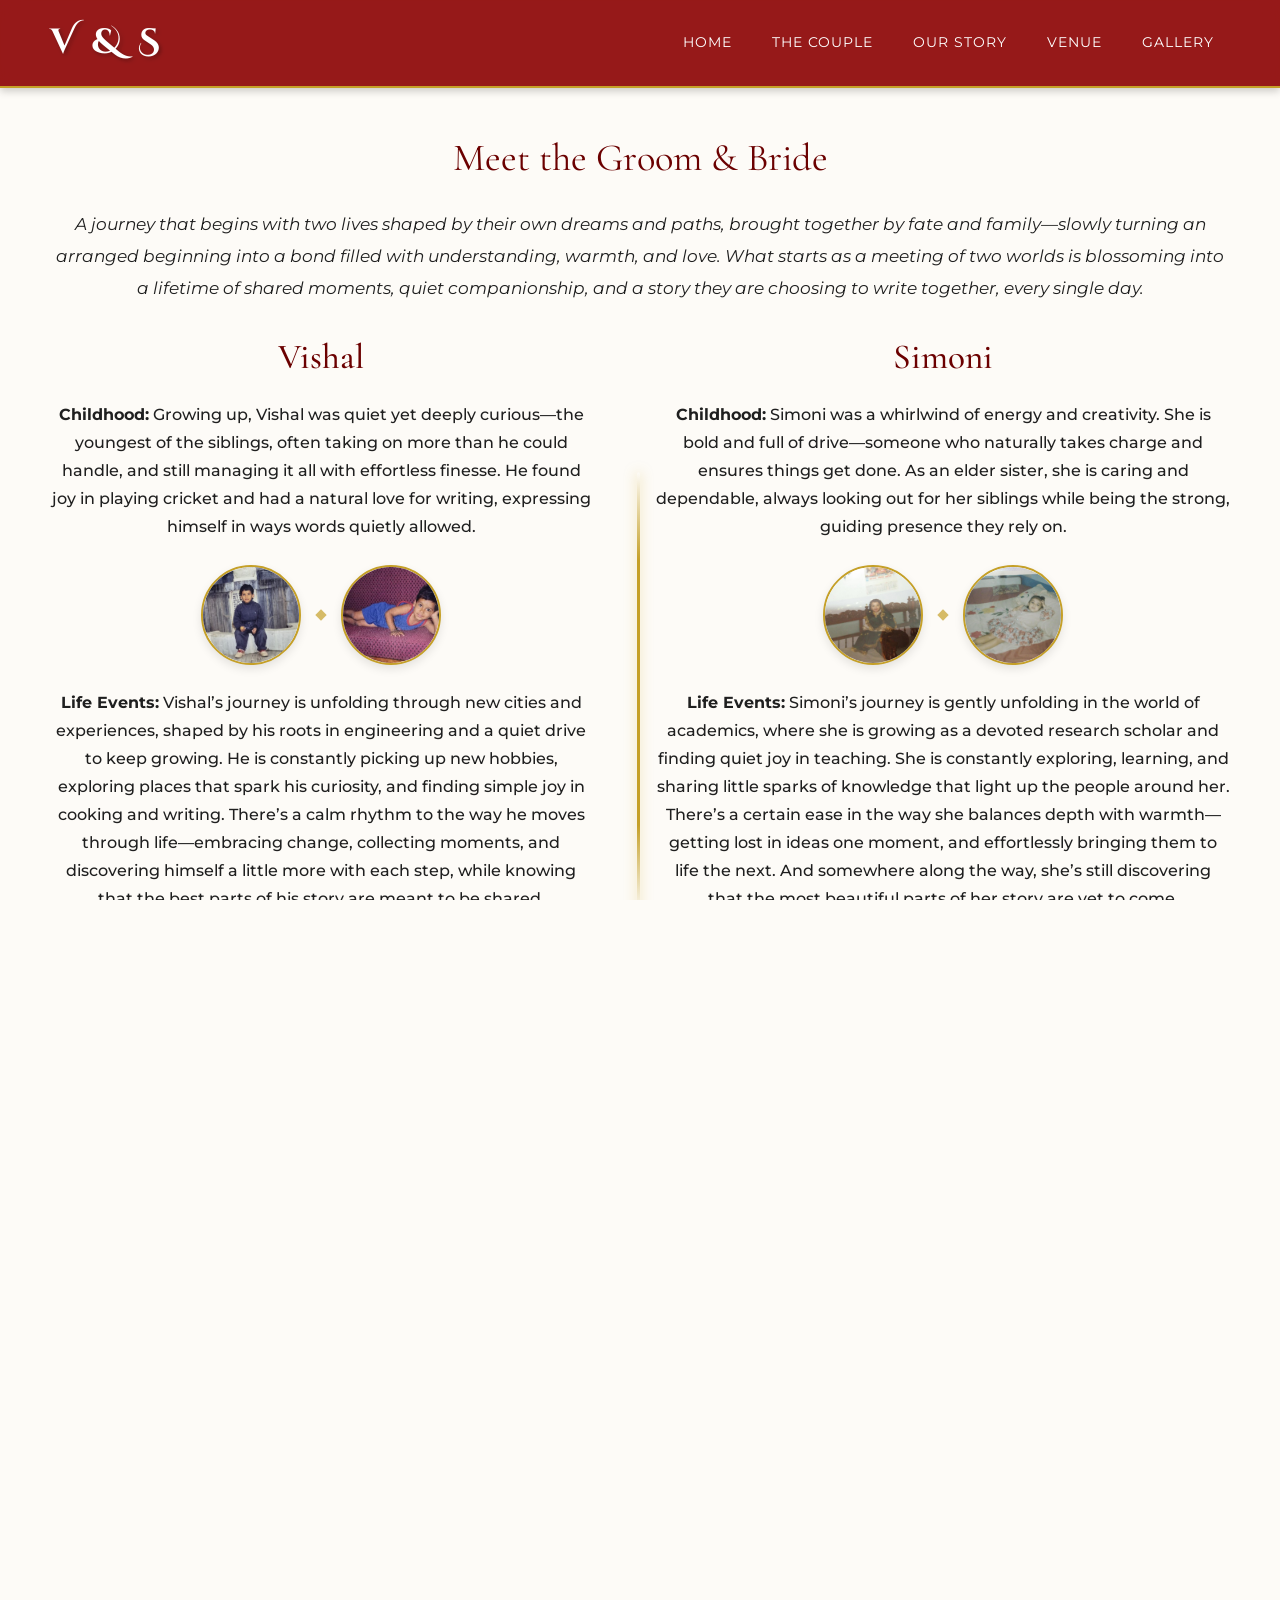
==== commit 76ef6f0c: "Add dropdown for venue with Palace History link Added a dropdown for venue with a link to Palace His" ====
--- a/couple.html
+++ b/couple.html
@@ -27,7 +27,12 @@
             <a href="reception.html">Reception</a>
           </div>
         </div>
-        <a href="venue.html">Venue</a>
+        <div class="dropdown">
+          <a href="venue.html">Venue</a>
+          <div class="dropdown-content">
+            <a href="mangalgarh-history.html">Palace History</a>
+          </div>
+        </div>
         <a href="gallery.html">Gallery</a>
       </div>
       <button class="hamburger-menu" aria-label="Toggle navigation menu">
--- a/style.css
+++ b/style.css
@@ -266,7 +266,7 @@
 .info-grid article {text-align:center;}
 .info-grid article:first-child {position:relative;padding-right:2rem;}
 .info-grid article:first-child::after {content:'';position:absolute;right:-1rem;top:50%;transform:translateY(-50%);width:3px;height:60%;background:linear-gradient(180deg, transparent 0%, var(--gold) 20%, var(--gold) 80%, transparent 100%);border-radius:999px;box-shadow:0 0 12px rgba(212,175,55,0.5);}
-.info-grid h2 {font-family:'Cormorant Garamond', serif;font-size:2.2rem;margin-bottom:0.8rem;color:var(--maroon);font-weight:500;}
+.info-grid h2, .info-grid h3 {font-family:'Cormorant Garamond', serif;font-size:2.2rem;margin-bottom:0.8rem;color:var(--maroon);font-weight:500;}
 .info-grid p {line-height:1.75;color:var(--text);font-size:1rem;font-weight:500;}
 
 /* Card Styles with 3D Flip Effect */
@@ -367,7 +367,7 @@
 }
 
 .section-block {margin:0.25rem 0;padding:0.25rem 0;}
-.section-block h2,h3 {font-family:'Cormorant Garamond', serif;color:var(--maroon);margin:0 0 1rem 0;font-weight:400;font-size: 2.4rem;}
+.section-block h2, .section-block h3 {font-family:'Cormorant Garamond', serif;color:var(--maroon);margin:0 0 1rem 0;font-weight:400;font-size: 2.4rem;}
 .section-block p, .section-block ul {color:var(--text);line-height:1.9;font-size:1.05rem;font-weight:400;}
 .section-block ul {padding-left:1.3rem;list-style-type:disc;}
 
@@ -389,6 +389,8 @@
   margin: 0 !important;
   padding: 0.5rem 0 0 0;
   font-size: 1.8rem;
+  font-family: 'Cinzel Decorative', serif;
+  color: var(--maroon);
 }
 
 /* Ribbon Gallery Track Styles */
@@ -409,40 +411,23 @@
   height: var(--size);
   width: 100%;
   display: flex;
-  overflow: hidden;
+  overflow-x: auto;
+  scroll-behavior: auto !important; /* CRITICAL: Prevents CSS from fighting JS animation */
   gap: var(--size-4);
+  list-style-type: none;
   margin: 0;
-  padding: var(--size-4) 0;
+  padding: var(--size-4) 1rem;
   -webkit-mask: radial-gradient(#0000 0 30%, #000 30.5%) 50% calc(var(--size) * 0.5) / 300% 100%,
                 linear-gradient(0deg, black, black) 50% 0 / 100% var(--size-4) no-repeat,
                 linear-gradient(0deg, black, black) 50% 100% / 100% var(--size-4) no-repeat;
   mask: radial-gradient(#0000 0 30%, #000 30.5%) 50% calc(var(--size) * 0.5) / 300% 100%,
                 linear-gradient(0deg, black, black) 50% 0 / 100% var(--size-4) no-repeat,
                 linear-gradient(0deg, black, black) 50% 100% / 100% var(--size-4) no-repeat;
-}
-
-/* Hardware Accelerated Marquee */
-.marquee-group {
-  flex-shrink: 0;
-  display: flex;
-  align-items: center;
-  gap: var(--size-4);
-  min-width: 100%;
-  width: max-content; /* CRITICAL FIX: Forces container to fit all images before looping */
-  animation: scrollMarquee 25s linear infinite;
-  animation: scrollMarquee 50s linear infinite;
-  list-style-type: none;
-}
-
-.track:hover .marquee-group,
-.track:active .marquee-group {
-  animation-play-state: paused;
-}
-
-@keyframes scrollMarquee {
-  from { transform: translateX(0); }
-  to { transform: translateX(calc(-100% - var(--size-4))); }
-}
+  cursor: grab;
+}
+
+.track::-webkit-scrollbar { display: none; }
+
 
 .track__item {
   height: 100%;
@@ -458,6 +443,8 @@
   object-fit: cover;
   border-radius: 12px;
   border: 2px solid var(--gold);
+  display: block;
+  box-sizing: border-box;
 }
 
 .video-wrap {position:relative;padding-top:56.25%;border-radius:16px;overflow:hidden;border:3px solid var(--gold);box-shadow:0 12px 32px rgba(212,175,55,0.4), inset 0 0 0 1px rgba(139,0,0,0.3); margin: 2rem 0;}
@@ -513,6 +500,7 @@
   font-size: 2.2rem;
   color: var(--maroon);
   margin-bottom: 0.5rem;
+  font-family: 'Cormorant Garamond', serif;
 }
 
 .event-buttons p {
@@ -582,12 +570,11 @@
   color: var(--maroon);
   margin-bottom: 1rem;
   font-size: 1.8rem;
+  font-family: 'Cinzel Decorative', serif;
 }
 
 .event-grid { display: flex; justify-content: center; gap: 30px; flex-wrap: wrap; align-items: center; }
-.event-grid .button-89 { margin: 15px; }
-
-.event-grid .button-89 { margin: 0; } /* Reset margin for mobile stacking */
+.event-grid .button-89 { margin: 0; }
 
 .event-nav-buttons .event-grid {
     gap: 1rem; /* Adjust gap for stacked buttons */
@@ -616,7 +603,7 @@
     transition: transform 0.15s ease, border-color 0.15s ease;
 }
 .venue-card:hover { transform: translateY(-5px); border-color: var(--gold); background: #fff; }
-.venue-card h3 { font-family: 'Cinzel Decorative', serif; font-size: 1.5rem !important; margin-bottom: 0.8rem !important; }
+.venue-card h3 { font-family: 'Cinzel Decorative', serif; font-size: 1.5rem !important; margin-bottom: 0.8rem !important; color: var(--maroon); }
 .venue-card p { font-size: 0.95rem; line-height: 1.6; margin-bottom: 0.3rem; }
 
 .maps-wrapper {
@@ -674,7 +661,8 @@
     text-align: center;
     font-style: italic;
     color: var(--gold);
-    font-size: 0.9rem !important;
+    font-family: 'Cormorant Garamond', serif;
+    font-size: 1.1rem !important;
     margin: 0 !important;
     letter-spacing: 0.5px;
     border-left: 1px solid rgba(212,175,55,0.3);
@@ -701,9 +689,9 @@
     border: 1px solid rgba(212, 175, 55, 0.5);
 }
 
-.seal-month { font-size: 0.6rem; letter-spacing: 2px; color: var(--gold); font-weight: 700; }
+.seal-month { font-family: 'Montserrat', sans-serif; font-size: 0.6rem; letter-spacing: 2px; color: var(--gold); font-weight: 700; }
 .seal-day { font-family: 'Cinzel Decorative', serif; font-size: 1.6rem; line-height: 1; color: #fff; font-weight: 700; margin: 2px 0; }
-.seal-year { font-size: 0.6rem; letter-spacing: 1px; color: var(--gold); font-weight: 600; }
+.seal-year { font-family: 'Montserrat', sans-serif; font-size: 0.6rem; letter-spacing: 1px; color: var(--gold); font-weight: 600; }
 
 .countdown {display:flex;justify-content:flex-start;gap:0.6rem;margin:0;}
 .countdown div {
@@ -772,6 +760,27 @@
 .story-frame:hover img { transform: scale(1.1); }
 
 .diamond-divider { width: 8px; height: 8px; background-color: var(--gold); transform: rotate(45deg); flex-shrink: 0; opacity: 0.7; }
+
+@media (max-width: 768px) {
+  .topbar .nav-links { display: none; }
+  .hamburger-menu { display: block; }
+  
+  .footer-compact-row {
+    grid-template-columns: 1fr;
+    gap: 1.5rem;
+    padding: 1rem 0;
+  }
+  
+  .footer-quote-inline {
+    border: none;
+    border-top: 1px solid rgba(212,175,55,0.3);
+    border-bottom: 1px solid rgba(212,175,55,0.3);
+    padding: 1.2rem 0;
+    width: 100%;
+  }
+  
+  .countdown, .wedding-seal { justify-self: center; justify-content: center; }
+}
 
 @media (max-width: 640px) {
   .topbar {padding:0.55rem 0;}
